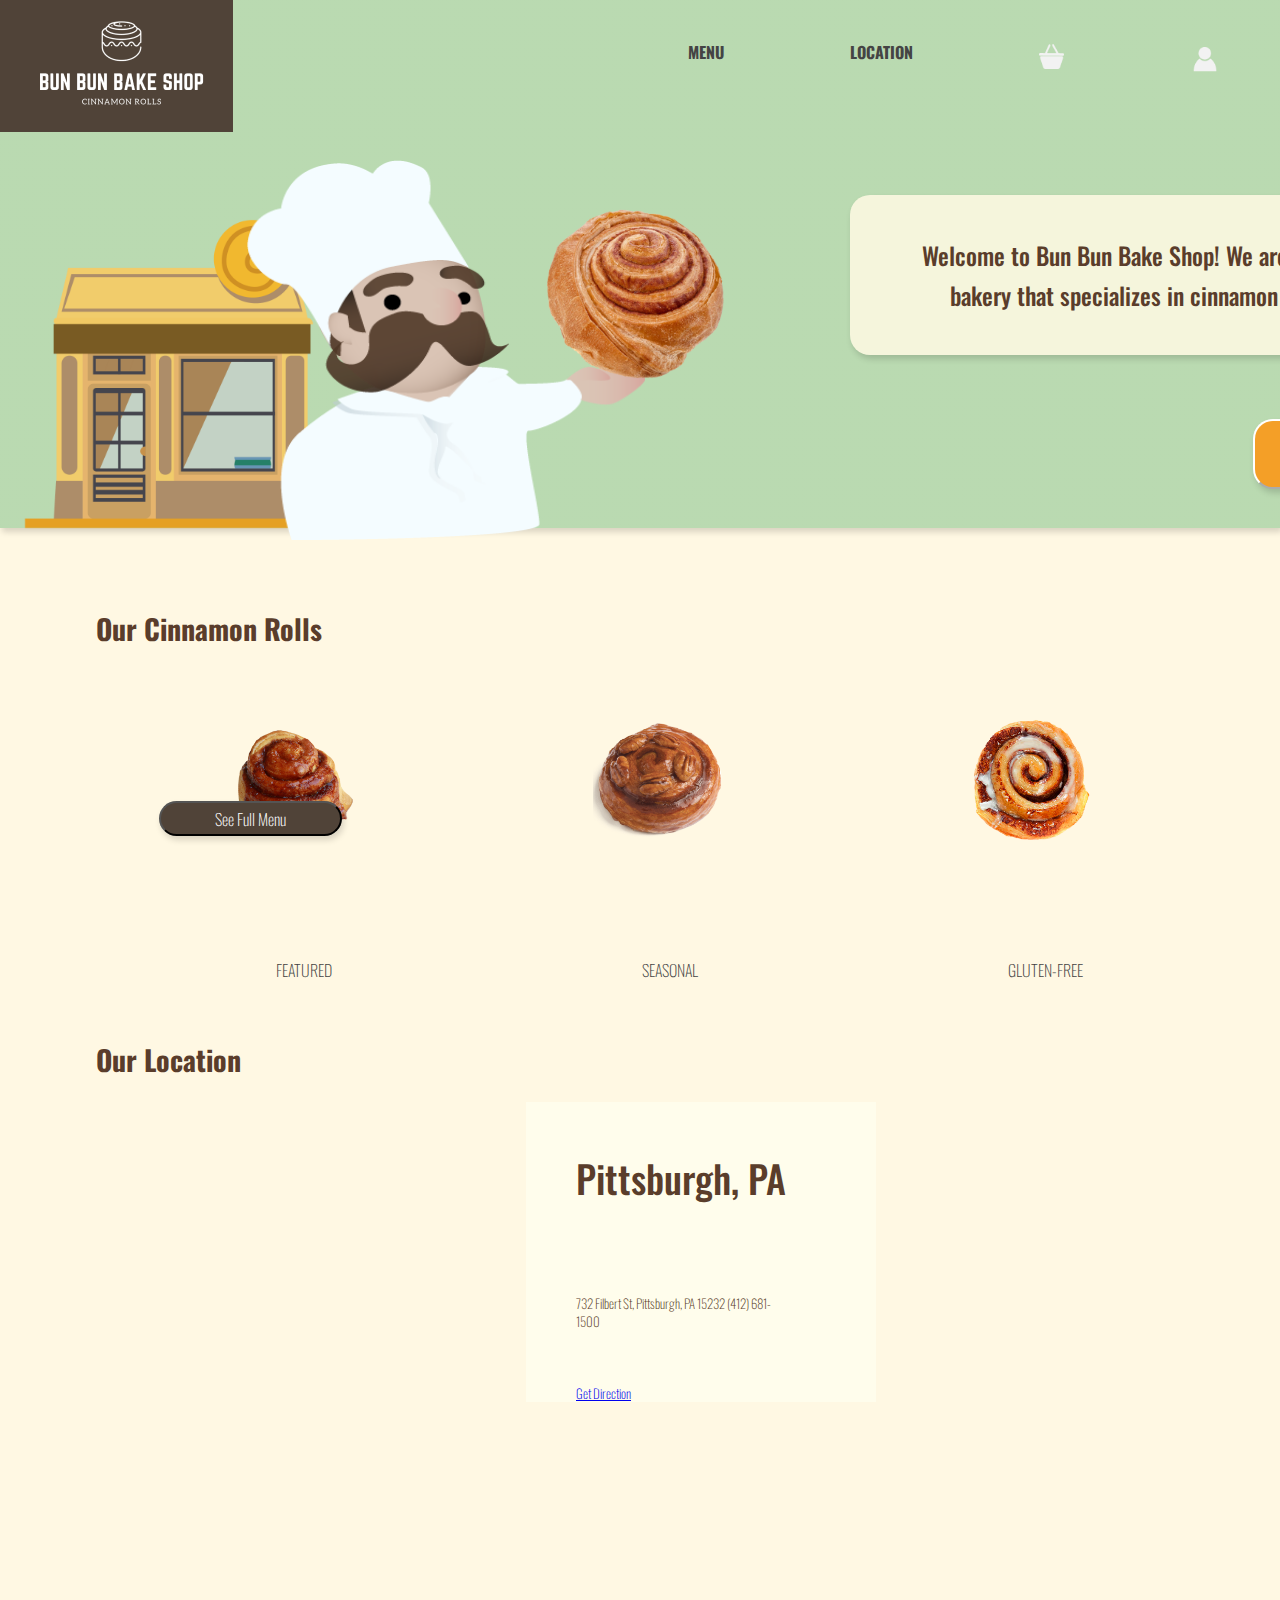
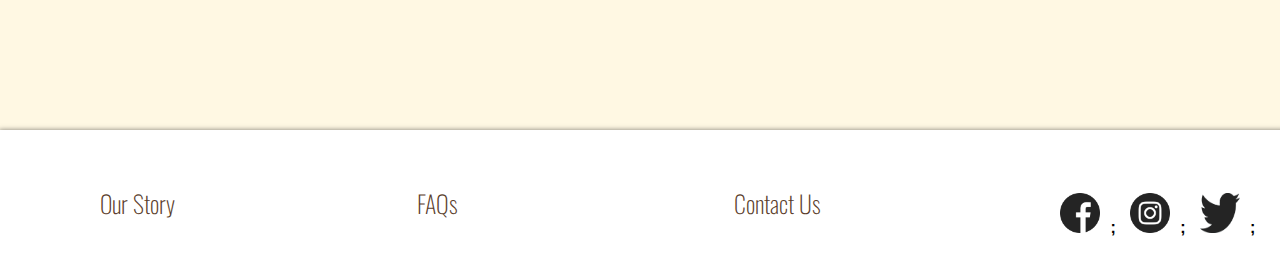
==== homework_5/index.html @ 2c423a0b "add folder hw5" ====
<!DOCTYPE html>
<html>
    <head>
        <link rel="stylesheet" type="text/css" href="style.css"/>
        <script src="main.js" type="text/javascript"></script>
        <link rel="menu" type="text/html" href="product-page.html">
        <link rel="preconnect" href="https://fonts.googleapis.com"> 
        <link rel="preconnect" href="https://fonts.gstatic.com" crossorigin> 
        <link href="https://fonts.googleapis.com/css2?family=Oswald&display=swap" rel="stylesheet">
        <link rel="preconnect" href="https://fonts.googleapis.com"> 
        <link rel="preconnect" href="https://fonts.gstatic.com" crossorigin> 
        <link href="https://fonts.googleapis.com/css2?family=Oswald:wght@300;313;400&display=swap" rel="stylesheet">
        <link rel="preconnect" href="https://fonts.googleapis.com">
        <link rel="preconnect" href="https://fonts.gstatic.com" crossorigin>
        <link href="https://fonts.googleapis.com/css2?family=Oswald:wght@200&display=swap" rel="stylesheet">
        <title>
        <title>Home Page</title> 
    </head>
    <body>
        <div class="content">
            <header>
            <div class="container">
                <img src ="asset/logo.png" alt="logo" class="logo">
                <nav>
                    <ul>
                        <li><a href="product-page.html">MENU</a></li>
                        <li><a href="#location">LOCATION</a></li>
                
                        <li id="basket"><a href="#basket"><img src="asset/basket.png" width="25" height="25" alt="basket"></a></li>
                        <li id="user"><a href="#user"><img src="asset/user.png" width="30" height="25" alt="user"></a></li>
                    </ul>
                </nav>
            </div>
            <div class="image">
                <img src="asset/baker.png" alt="baker image" class="illustrtaionBaker">
                <img src="asset/bakeShop.png" alt="bake shop image" class="illustrtaionShop">
                <img src="asset/cinnamon.png" alt="cinnamon" class="illustrationCinnamon">
                <h2 id="welcome">Welcome to Bun Bun Bake Shop! We are a small bakery that specializes in cinnamon rolls.</h2>
                <button class="orderNow" type="button">Order Now</button>
            </div>

            </header>

            <div class= "menu">
                <h3> Our Cinnamon Rolls </h3>
                <div class="menuImage">
                    <ul>
                        <li id="featured"><a href="#featured"><img src="asset/featured.png" width="134" height="128" alt="featured"></a></li>
                        <li id="seasonal"><a href="#seasonal"><img src="asset/seasonal.png" width="134" height="128" alt="seasonal"></a></li>
                        <li id="gluten-free"><a href="#gluten-free"><img src="asset/gluten-free.png" width="134" height="128" alt="gluten-free"></a></li>
                        <button class="seeFullMenu" type="button"><a href="product page.html">See Full Menu</a>
                        </button>
                    </ul>
                    <div class="menuName">
                        <ul>
                            <li><a href="#featured">Featured</a></li>
                            <li><a href="#seasonal">Seasonal</a></li>
                            <li><a href="#gluten-free">Gluten-Free</a></li>
                        </ul>
                    </div>
                </div>
            </div>

            <div class="location">
                <h3> Our Location</h3>
                <p id="map"><iframe src="https://www.google.com/maps/embed?pb=!1m18!1m12!1m3!1d3040.8834520251926!2d-79.84291668429186!3d40.34493136792639!2m3!1f0!2f0!3f0!3m2!1i1024!2i768!4f13.1!3m3!1m2!1s0x8834e5f9fd1e665d%3A0x47cfd0ae67230492!2sThe%20Bake%20Shop%20%26%20Deli!5e0!3m2!1sen!2sus!4v1633662154626!5m2!1sen!2sus" 
                    width="400" height="300" style="border:0;" allowfullscreen="" loading="lazy"></iframe></p>
                    <div>
                        <p id="PA">Pittsburgh, PA</p>
                        <div id="address"> 732 Filbert St, Pittsburgh, PA 15232
                        (412) 681-1500 
                        <br>
                        <br>
                        <br>
                        <br>
                        <a id="getDirc" href="https://www.google.com/maps/dir//ACS+Auto+Repair+LLC,+3420+Versailles+Ave,+McKeesport,+PA+15132/@40.3446571,-79.8718597,13z/data=!4m9!4m8!1m0!1m5!1m1!1s0x8834e5d4ba2d31fb:0x1f2e7af2321dc2c6!2m2!1d-79.8368403!2d40.344597!3e0?hl=en" > Get Direction </a>
                        </div>
                    </div>
            </div>
        

            <footer class="footer">
                <div class="container2">
                    <div class="row">
                        <div class="footer-col">
                            <h4>Our Story</h4> 
                        </div>
                        <div class="footer-col">
                            <h4>FAQs</h4>  
                        </div>
                        <div class="footer-col">
                            <h4>Contact Us</h4>   
                        </div>
                        <div class="footer-col">
                            <div class="social-links">
                                <a href="#"><img src="asset/facebook.png"  width="40" height="40" alt="facebook"> </img></a>;
                                <a href="#"><img src="asset/instagram.png" width="40" height="40" alt="ins"> </img></a>;
                                <a href="#"><img src="asset/twitter.png"  width="40" height="40" alt="twitter"> </img></a>;
                            </div>
                        </div>
                    </div>
                </div>
            </footer>
        </div>
    </body>
</html>
---- homework_5/style.css ----
html {
  height:100%;
}

body {
	margin: 0px;
  min-height: 100vh;
	font-family: 'Oswald', sans-serif;
	font-family: 'Work Sans', sans-serif;
	font-weight: 800;
  background-color: #FFF8E3;

}

html {
  display: flex;
}

.footer {
  position: relative;
  top: 800px;
}

h2 {
    font-family: 'Oswald', sans-serif;
    position: absolute;
 
    width: 500px;
    left: 850px;
    top: 175px;
    border-radius: 20px;
    padding: 40px;
    color: #5A3D2B;
    font-weight: 500;
    font-size: 24px;
    line-height: 40px;
    text-align: center;
    background-color: beige;
    box-shadow: 2px 4px 6px rgba(0, 0, 0, 0.15);
}


.menu {
    position: relative;
    font-family: 'Oswald', sans-serif;;
    font-style: normal;
    font-weight: normal;
    font-size: 24px;
    line-height: 33px;
    color: #5A3D2B;
    top:584px;
    left:96px;
}



.orderNow {
    position:absolute;
    width: 183px;
    height: 70px;
    left: 1250px;
    top: 415px;

    font-family: 'Oswald', sans-serif;
    background: #F49F27;
    color:white;
    border-color: white;
    box-shadow: 2px 4px 6px rgba(0, 0, 0, 0.15);
    border-radius: 20px;
    text-align: center;
    text-decoration: none;
    display: inline-block;
    font-size: 16px;
    margin: 4px 3px;
    transition-duration: 0.4s;
    cursor: pointer;
  }
  
  
.orderNow:hover {
    background-color: white;
    color: #F49F27;
  }

  .seeFullMenu {
    position:relative;
    width: 183px;
    height: 35px;
    top:-50px;
    left:30px;
    color:cornsilk;
    font-family: 'Oswald', sans-serif;
    font-weight: 200;
    background:  #504338;
    box-shadow: 2px 4px 6px rgba(0, 0, 0, 0.15);
    border-radius: 20px;
    text-align: center;
    text-decoration: none;
    display: inline-block;
    font-size: 16px;
    margin: 4px 3px;
    transition-duration: 0.4s;
    cursor: pointer;
  }

.seeFullMenu a {
    text-decoration: none;
    color:#ffffff;
  }
  
.seeFullMenu:hover {
    background-color:  white;
    color:  #504338;
  }

.container {
  background: linear-gradient(0deg, rgba(117, 200, 174, 0.5), rgba(117, 200, 174, 0.5)), #FFECB4;
	margin: 0 0;
  position: absolute;
  width:100%;
  height: 132px;
  left: 0px;
  right:0;
  top: 0px;
  z-index: 8;
  font-family: 'Oswald', sans-serif;
  font-size: 24px;
}

.image {
  background: linear-gradient(0deg, rgba(117, 200, 174, 0.5), rgba(117, 200, 174, 0.5)), #FFECB4;
	margin: 0 auto;
  position: absolute;
  width:100%;
  height: 528px;
  left: 0px;
  top: 0px;
  box-shadow: 2px 4px 6px rgba(0, 0, 0, 0.15);
}

header::after {
  content: '';
  display: table;
  clear: both;
}

.logo {
  float: left;
  padding: 0px 0;
}

.illustrtaionBaker {
    position: absolute;
    width: 398px;
    height: 380px;
    left: 247px;
    top: 160px;
    z-index:2;
}

.illustrtaionShop {
    position: absolute;
    width: 382px;
    height: 382px;
    left: -9px;
    top: 190px;
    opacity:0.8;
    z-index:0;
}
.illustrationCinnamon{
    position: absolute;
    width: 189px;
    height: 189px;
    left: 541px;
    top: 200px;
    z-index:3;
}

#map {
    position: relative;
    left:-440px;
    padding: 30px;
}

nav {
  float: right;
}

nav ul {
  margin: 0px;
  padding: 0px;
  list-style: none;
}

nav li {
  display: inline-block;
  margin: 10px 40px 40px 40px;
  padding-top: 10px;
  position: relative;
}

nav a, .menuName a {
  color: #444;
  text-decoration: none;
  text-transform: uppercase;
  font-size: 16px;
  padding:20px;
}


nav a:hover,.menuName a:hover {
  color: #000;
}

nav a::before {
  content: '';
  display: block;
  height: 5px;
  background-color: #444;
  position: absolute;
  top: 0;
  width: 0%;

  transition: all ease-in-out 250ms;
}
.menuName a::before {
    content: '';
    display: block;
    height: 3px;
    background-color: #444;
    text-align: center;
    position: absolute;
    top: 0;
    width: 0%;
  
    transition: all ease-in-out 250ms;
  }

 a:hover::before {
  width: 100%;
}

#basket {
  margin: 10px;
  padding-top:20px;
  padding-left: 10px;
  padding-right: 10px;
  margin-left: 30px;
  margin-right: 30px;
  top:10px;
}

#user {
  margin: 10px;
  padding-top:20px;
  padding-left: 10px;
  padding-right: 10px;
  margin-left: 30px;
  margin-right: 30px;
  top:13px;
  
}

.menuImage, .menuName {
    float:left;
    margin:30px;
}

.menuImage ul {
    margin: 0px;
    padding: 0px;
    list-style: none;
  }

.menuImage li {
    display: inline-block;
    margin-left: 100px;
    margin-right: 127px;
    padding-top: 10px;
    position: relative;
}
.menuName ul{
    font-family:'Oswald', sans-serif ;
    font-weight:200;
    color:black;
    position: relative;
    top:20px;
    margin: 0px;
    padding: 0px;
    list-style: none;
}
 .menuName li {
    display: inline-block;
    text-align: center;
    margin-left: 100px;
    margin-right: 165px;
    position: relative;
}

 #address {
  position: relative;
  width: 214px;
  height: 36px;
  left: 480px;
  top:-200px;
  font-family: 'Oswald', sans-serif;
  font-style: normal;
  font-weight: 200;
  font-size: 13px;
  line-height: 18px;

  color: #5A3D2B;

}
#getDirc{
  position: relative;
  font-family: 'Oswald', sans-serif;
  font-style: normal;
  font-weight: 200;
  font-size: 13px;
  line-height: 18px;


}


.location {
    position: relative;
    left: 96px;
    top: 600px;
    bottom: 37.49%;
    font-family: 'Oswald', sans-serif;
    font-style: normal;
    font-weight: normal;
    font-size: 24px;
    line-height: 33px;
    color: #5A3D2B;

}

#PA {
  position: absolute;
  padding: 50px;
  text-align: left;
  left:430px;
  top:375px;
  width: 250px;
  height: 200px;
  background-color: rgba(255, 255, 240, 0.687);
  font-family: 'Oswald', sans-serif;
  font-style:normal;
  font-weight: 500;
  font-size: 38px;
  line-height: 53px;
  color: #5A3D2B;

}


.container2{
	width: 100%;
  height: 100px;
	margin:auto;
  position: relative;
  bottom: 0;
}
.row{
	display: flex;
	flex-wrap: nowrap;
  height: 50px;
  align-items: center;
}
ul{
	list-style: none;
}
.footer{
  box-shadow: -1px 0 5px 0 rgba(0, 0, 0, .5);
  width: 99%;
	background-color: white;
  padding: 50px 90px 0px 90px;
}
.footer-col{
  width: 25%;
  padding: 0 10px;
}
.footer-col h4{
	font-size: 18px;
	font-family: 'Oswald', sans-serif;
  font-style: normal;
  font-weight: 200;
  font-size: 24px;
  line-height: 33px;
  color: #5A3D2B;
	text-transform: capitalize;
	margin-bottom: 35px;
	position: relative;
}

.social-links{
  position: relative;
  
}

.footer-col .social-links a{
	display: inline-block;
  
	height: 40px;
	width: 40px;
	background-color: rgba(255,255,255,0.2);
	margin:25px 10px 10px 10px;
	text-align: center;
	
}
.footer-col .social-links a:hover{
	color: #24262b;
	background-color: #ffffff;
}






.Nav{
  position: absolute;
  top:250px;
  left:250px;
  transform: translate(-50%, -50%);
  background: #504338;
  width: 250px;
  line-height: 40px;
  padding: 8px 25px;
  border-radius: 5px;
  font-family: 'Oswald', sans-serif;
}

.Nav label{
  font-size: 22px;
  font-weight: 500;
  display: block;
  cursor: pointer;
}
.button {
  color:white;
}
.first, .second, .third {
  color:#444;
}
.button span{
  float: right;
  line-height: 40px;
  transition: 0.5s;
}
.button span.rotate{
  transform: rotate(-180deg);
}
#big {
  font-weight: 300;
  background-color: #949292;
  color: #ffffff;
}
.Nav ul{
  position: absolute;
  background: #ffffffad;
  font-weight: 200;
  list-style: none;
  top: 75px;
  left: 0;
  width: 100%;
  border-radius: 5px;
  display: none;
  padding-left: 0px;
  margin-right: 20px;
  margin-left: 10px;
  padding-right: 0px;
  border-right-width: 10px;

}
[id^=btn]:checked + ul{
  display: block;
}
.Nav .Menu:before{
  position: absolute;
  padding-left: 0;
  content: '';
  height: 20px;
  width: 20px;
  background: #ffffff;
  right: 20px;
  top: -10px;
  transform: rotate(45deg);
  z-index: -1;


}

.Nav ul li{
  line-height: 40px;
  padding: 8px 20px;
  cursor: pointer;
  border-bottom: 1px solid rgba(0,0,0,0.2);
}
.Nav ul li label{
  font-size: 18px;
}
.Nav ul li a{
  color: rgba(255, 255, 255, 0.933);
  text-decoration: none;
  font-size: 18px;
  display: block;
}
.Nav ul li a:hover,
.Nav ul li label:hover{
  color: #F49F27;
}
.Nav ul ul{
  position: static;
}
.Nav ul ul li{
  line-height: 30px;
  padding-left: 30px;
  border-bottom: none;
}
.Nav ul ul li a{
  color: rgba(68, 68, 68, 0.714);
  font-size: 17px;
}
.Nav ul li span{
  font-size: 20px;
  float: right;
  margin-top: 10px;
  padding: 0 10px;
  transition: 0.5s;
}
.Nav ul li span.rotate{
  transform: rotate(-180deg);
}
input{
  display: none;
}

.product-container{
  justify-items:center;
  display:grid;
  position: relative;
  top:300px;
  left:250px;
  grid-template-columns: repeat(3,350px);
  grid-auto-rows: 400px 400px 400px;
  grid-gap: 50px;
}

p {
  text-align: center;
  font-family: 'Oswald', sans-serif;
  font-weight: 200;
  padding: 20px;
}

.product-container a {
  align-self: center;
}
.add-to-basket {
  padding:7px;
  margin: 5px;
  background-color: #F49F27;
  width:200px;
  color: #ffffff;
  text-align: center;
  border:none;
  outline: none;
  opacity: 0.9;
  box-shadow: 0px 2px 2px rgba(0, 0, 0, 0.25);
  border-radius: 17px;
}
.add-to-basket a {
  font-family: 'Oswald', sans-serif;
  color: #ffffff;
  font-size: 17px;
  font-weight: 250;
  text-decoration: none;
}

#smallBasket {
  position: relative;
  left:-20px;
  top:2px;
}

.icon {
  padding-right: 30px;
  cursor:pointer;
}

.goBack {
  font-family: 'Oswald', sans-serif;
  font-weight: 500;
  position: absolute;
  top:200px;
  left :100px;
  color:#444;

}

.productImage{
  justify-items:center;
  display:grid;
  position: relative;
  top:300px;
  left:100px;
  grid-template-columns: 130px 600px 130px;
  grid-template-rows: 434px 180px;
  grid-gap: 30px;
  grid-template-areas: 
  "main main main"
  
  "part part part"
}

.mainImage {
  grid-area: main;
  margin-top: 100px;
}
.ingredient{
  padding-top: 300px;
  display: flex;
  flex-wrap: nowrap;
  height: 50px;
  align-items: center;
  align-content: center;
  grid-area: part;
  border-radius: 200px; 
  gap: 60px;

}
.productInfo{
  position: absolute;
  left: 839px;
  padding-left:70px;
  font-family: 'Oswald', sans-serif;
  text-align: left;

}
.productDescription p, .quantity p, .glazing p{
  text-align: left;
  width:500px; 
}
.productInfo .productName h1{
  width: 271px;
  height: 25px;
  font-family: 'Oswald', sans-serif;
  font-weight: 500;
  color:#444;
  padding-left:20px;
  padding-bottom: 30px;
  font-size:48px;
}

.quantity ul{
  display: flex;
  flex-wrap: nowrap;
  height: 50px;
  align-items: center;
  align-content: center;
  gap:30px;

}
.quantity li{
  border-radius: 60px;
}
 /* I followed her structure when styling the following .choose button https://codepen.io/anna_blok*/
select {
  -webkit-appearance:none;
   -moz-appearance:none;
   -ms-appearance:none;
   appearance:none;
   outline:0;
   box-shadow:none;
   border:0!important;
   background: #ffffff;
   background-image: none;
   flex: 1;
   padding: 0 30px;
   color:#444;
   cursor:pointer;
   font-size: 15px;

}

.choose {
  position: relative;
  display: flex;
  margin-left: 30px;
  width: 20em;
  height: 3em;
  line-height: 3;
  background: #5c6664;
  overflow: hidden;
  border-radius: .25em;
}
.choose::after {
  content: '\25BC';
  position: absolute;
  top: 0;
  right: 0;
  padding: 0 1em;
  background: #444;
  cursor:pointer;
  pointer-events:none;
  transition:.25s all ease;
}

.choose:hover::after {
  color: white;
}

.productInfo #Add {
  padding:110px 30px;

  
}
#bigButton {
  font-style: oblique;
  font-weight: bold;
  width: 300px;

}

.back {
  border:none;
  outline: none;
  opacity: 0.9;
  background: transparent;
  font-family: 'Oswald', sans-serif;
  color: #24262b;
  font-weight: 300;
  font-size: 20px;


}

.back a {
  color:#24262b;
  text-decoration: none;
}
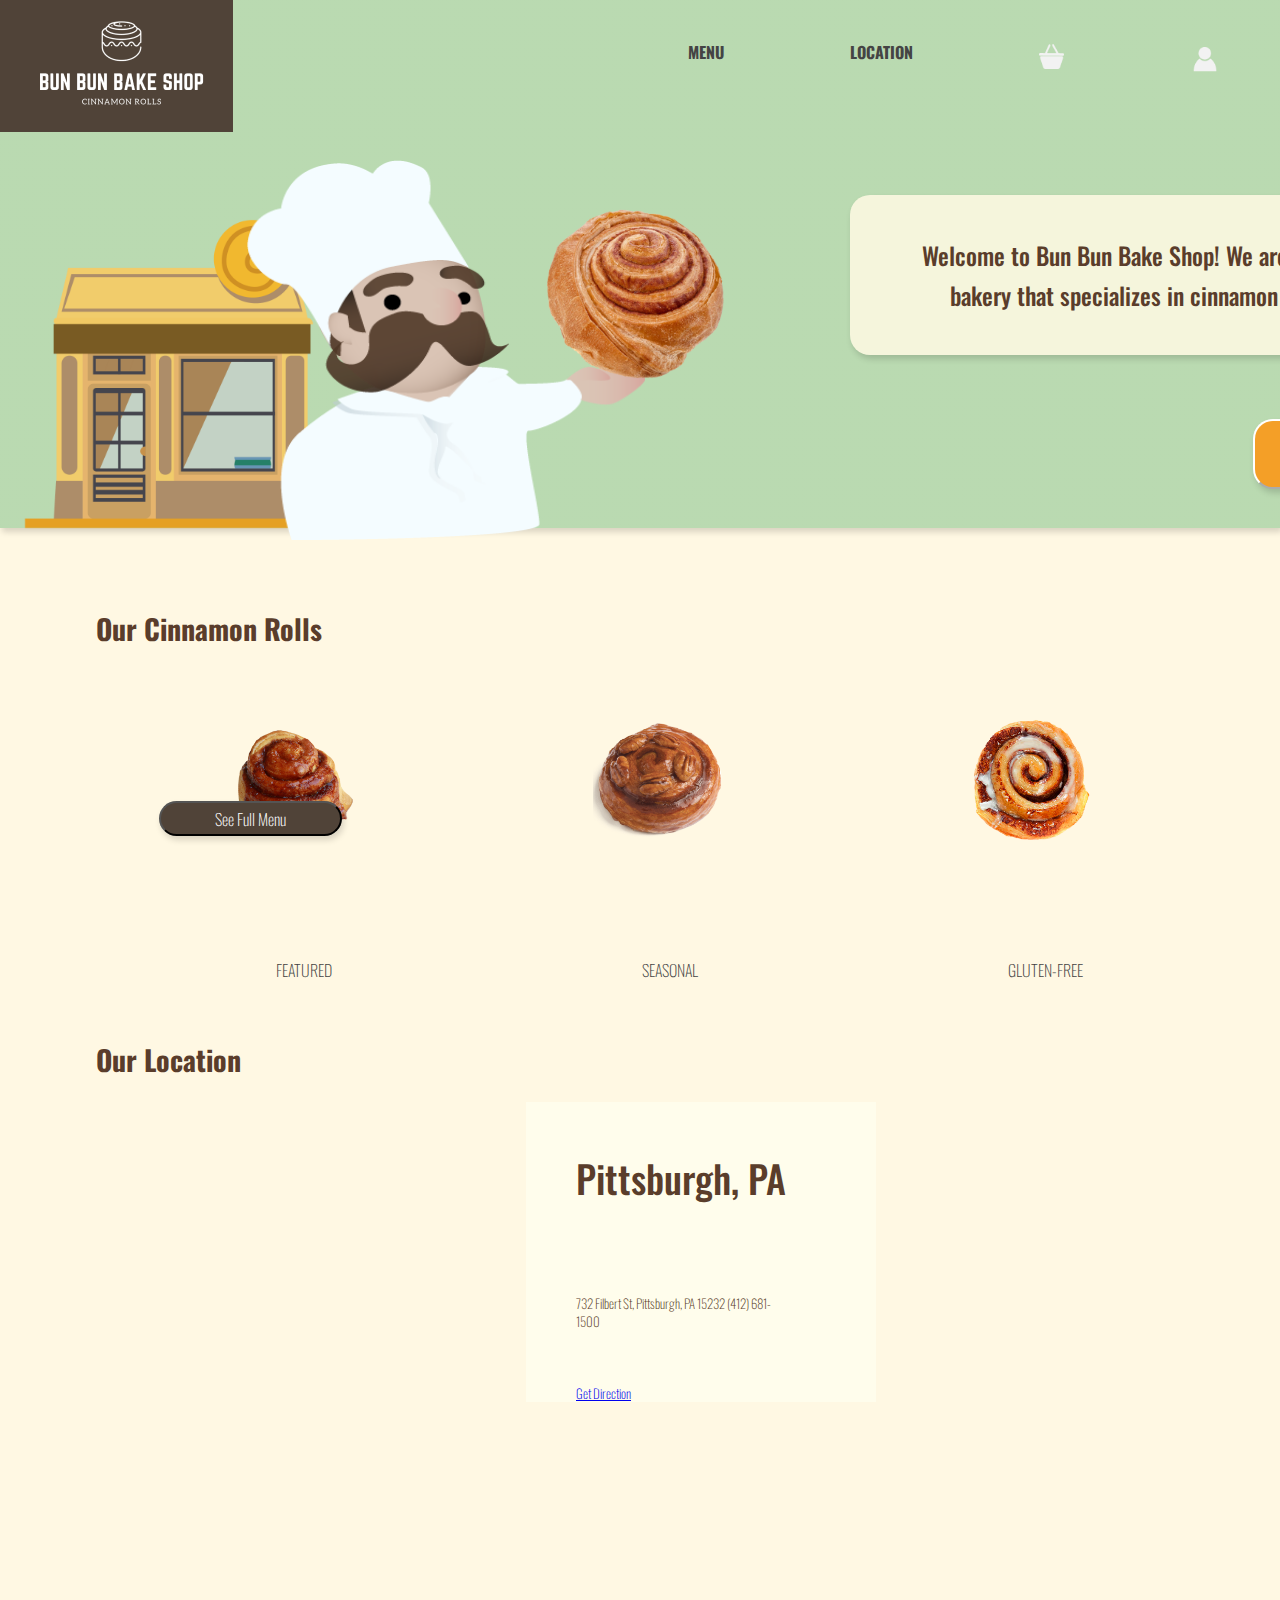
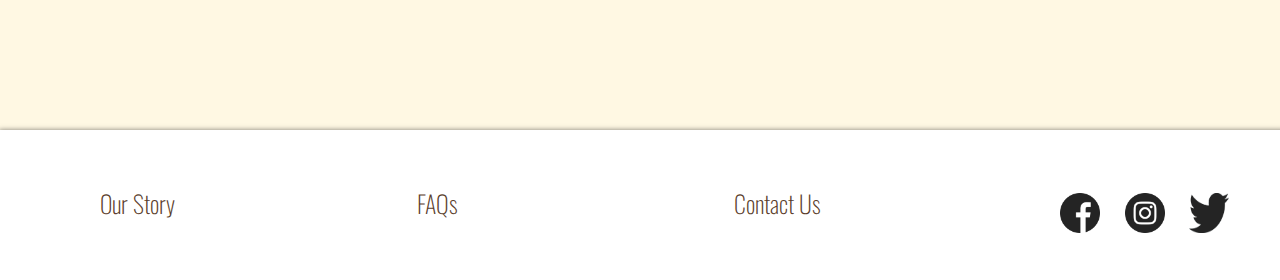
==== commit 7d08f218: "git commit reflection is added" ====
--- a/homework_5/index.html
+++ b/homework_5/index.html
@@ -93,9 +93,9 @@
                         </div>
                         <div class="footer-col">
                             <div class="social-links">
-                                <a href="#"><img src="asset/facebook.png"  width="40" height="40" alt="facebook"> </img></a>;
-                                <a href="#"><img src="asset/instagram.png" width="40" height="40" alt="ins"> </img></a>;
-                                <a href="#"><img src="asset/twitter.png"  width="40" height="40" alt="twitter"> </img></a>;
+                                <a href="#"><img src="asset/facebook.png"  width="40" height="40" alt="facebook"> </img></a>
+                                <a href="#"><img src="asset/instagram.png" width="40" height="40" alt="ins"> </img></a>
+                                <a href="#"><img src="asset/twitter.png"  width="40" height="40" alt="twitter"> </img></a>
                             </div>
                         </div>
                     </div>
--- a/homework_5/style.css
+++ b/homework_5/style.css
@@ -544,7 +544,7 @@
   display:grid;
   position: relative;
   top:300px;
-  left:250px;
+  left:450px;
   grid-template-columns: repeat(3,350px);
   grid-auto-rows: 400px 400px 400px;
   grid-gap: 50px;
@@ -606,8 +606,8 @@
   justify-items:center;
   display:grid;
   position: relative;
-  top:300px;
-  left:100px;
+  top:200px;
+  left:0;
   grid-template-columns: 130px 600px 130px;
   grid-template-rows: 434px 180px;
   grid-gap: 30px;
@@ -636,6 +636,7 @@
 .productInfo{
   position: absolute;
   left: 839px;
+  top:300px;
   padding-left:70px;
   font-family: 'Oswald', sans-serif;
   text-align: left;
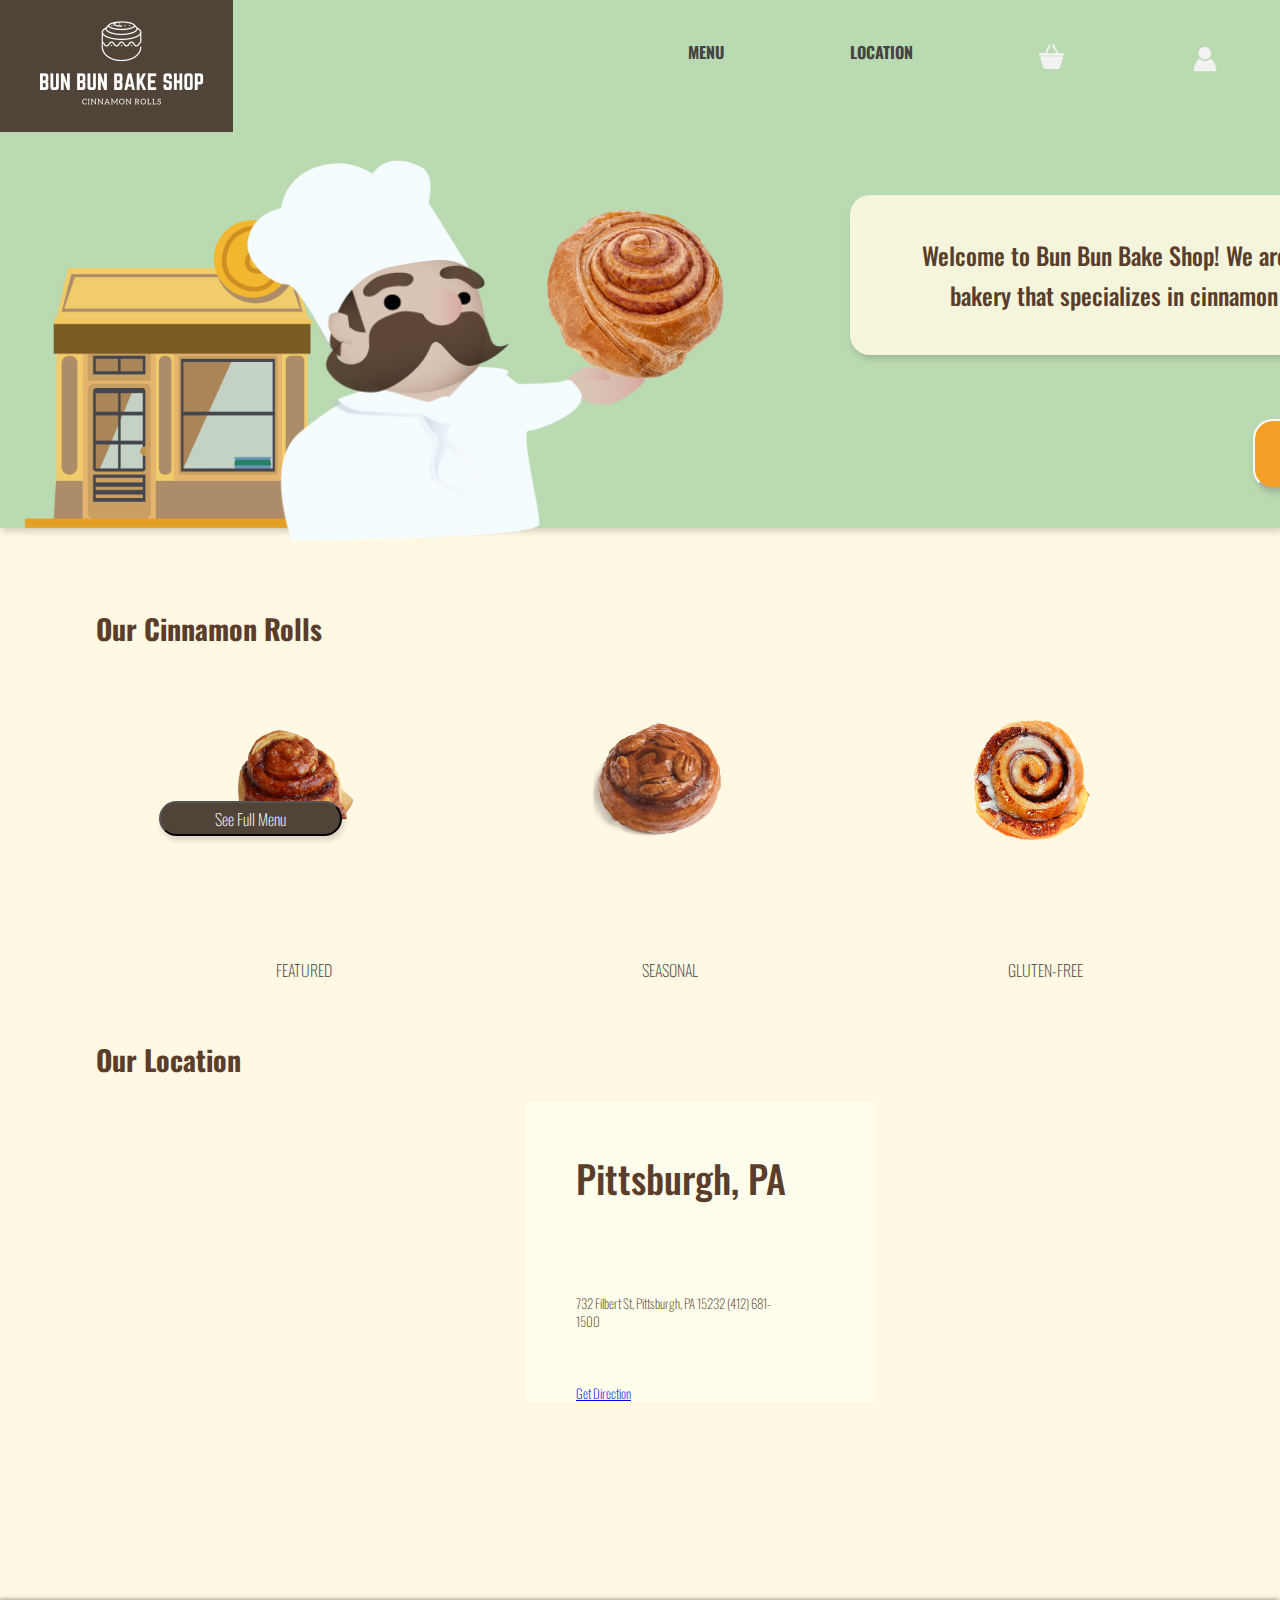
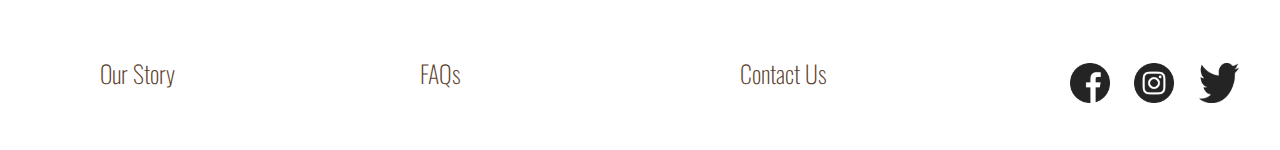
==== commit 1f7569e4: "fixed wrong footer format" ====
--- a/homework_5/index.html
+++ b/homework_5/index.html
@@ -17,8 +17,7 @@
         <title>Home Page</title> 
     </head>
     <body>
-        <div class="content">
-            <header>
+        <header>
             <div class="container">
                 <img src ="asset/logo.png" alt="logo" class="logo">
                 <nav>
@@ -38,9 +37,9 @@
                 <h2 id="welcome">Welcome to Bun Bun Bake Shop! We are a small bakery that specializes in cinnamon rolls.</h2>
                 <button class="orderNow" type="button">Order Now</button>
             </div>
+        </header>
 
-            </header>
-
+        <div class="content">
             <div class= "menu">
                 <h3> Our Cinnamon Rolls </h3>
                 <div class="menuImage">
@@ -77,30 +76,29 @@
                         </div>
                     </div>
             </div>
-        
+        </div>
 
-            <footer class="footer">
-                <div class="container2">
-                    <div class="row">
-                        <div class="footer-col">
-                            <h4>Our Story</h4> 
-                        </div>
-                        <div class="footer-col">
-                            <h4>FAQs</h4>  
-                        </div>
-                        <div class="footer-col">
-                            <h4>Contact Us</h4>   
-                        </div>
-                        <div class="footer-col">
-                            <div class="social-links">
-                                <a href="#"><img src="asset/facebook.png"  width="40" height="40" alt="facebook"> </img></a>
-                                <a href="#"><img src="asset/instagram.png" width="40" height="40" alt="ins"> </img></a>
-                                <a href="#"><img src="asset/twitter.png"  width="40" height="40" alt="twitter"> </img></a>
-                            </div>
+        <footer class="footer">
+            <div class="container2">
+                <div class="row">
+                    <div class="footer-col">
+                        <h4>Our Story</h4> 
+                    </div>
+                    <div class="footer-col">
+                        <h4>FAQs</h4>  
+                    </div>
+                    <div class="footer-col">
+                        <h4>Contact Us</h4>   
+                    </div>
+                    <div class="footer-col">
+                        <div class="social-links">
+                            <a href="#"><img src="asset/facebook.png"  width="40" height="40" alt="facebook"> </img></a>
+                            <a href="#"><img src="asset/instagram.png" width="40" height="40" alt="ins"> </img></a>
+                            <a href="#"><img src="asset/twitter.png"  width="40" height="40" alt="twitter"> </img></a>
                         </div>
                     </div>
                 </div>
-            </footer>
-        </div>
+            </div>
+        </footer>
     </body>
 </html>--- a/homework_5/style.css
+++ b/homework_5/style.css
@@ -17,8 +17,8 @@
 }
 
 .footer {
-  position: relative;
-  top: 800px;
+  position: absolute;
+  top: 1600px;
 }
 
 h2 {
@@ -360,7 +360,7 @@
 .container2{
 	width: 100%;
   height: 100px;
-	margin:auto;
+	margin: 50px 90px 0px 90px;;
   position: relative;
   bottom: 0;
 }
@@ -375,9 +375,9 @@
 }
 .footer{
   box-shadow: -1px 0 5px 0 rgba(0, 0, 0, .5);
-  width: 99%;
+  width: 100%;
 	background-color: white;
-  padding: 50px 90px 0px 90px;
+  overflow: hidden;
 }
 .footer-col{
   width: 25%;
